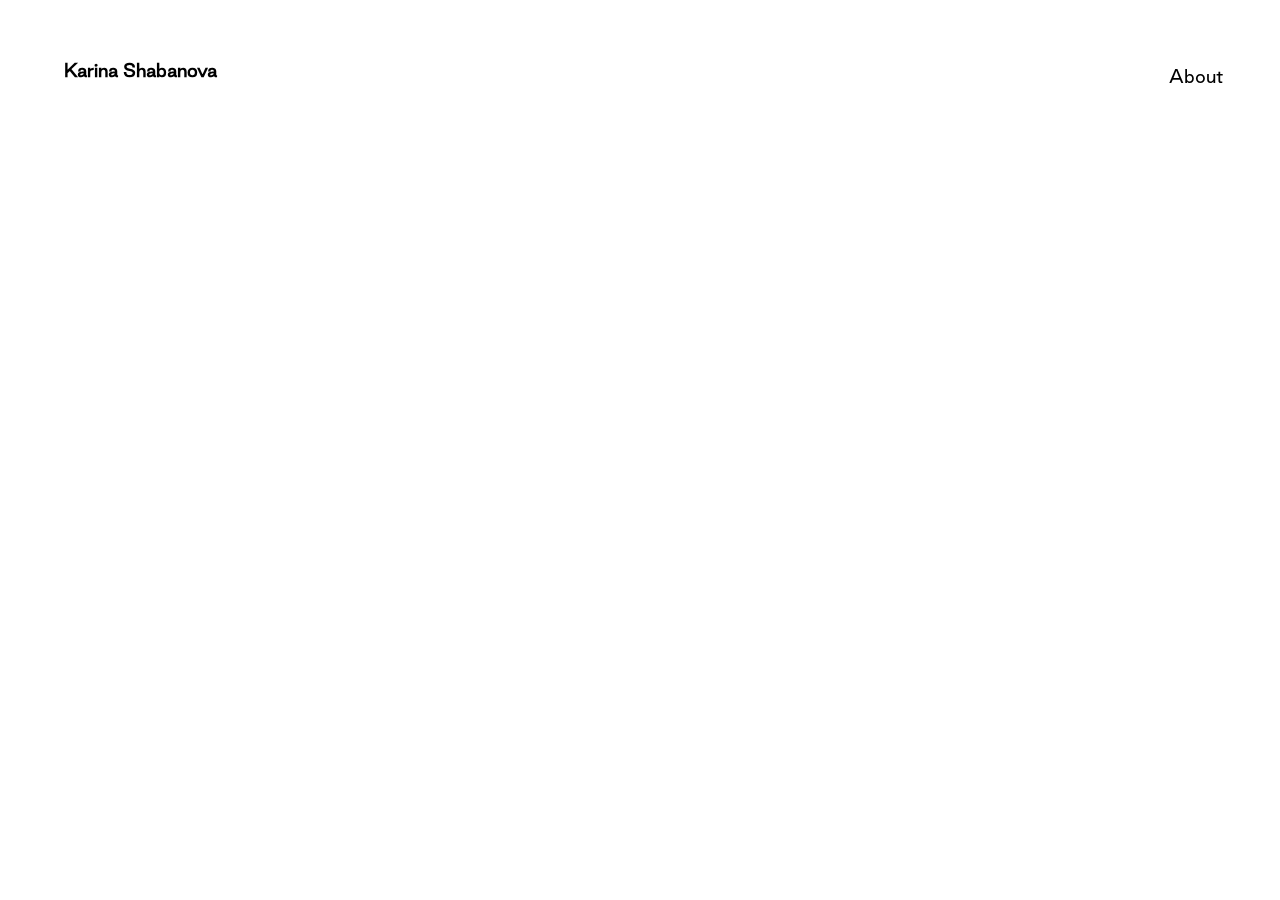
==== index.html @ dc989d1d "Add files via upload" ====
<!DOCTYPE html>
<html lang=en>
  <head>
    
    <meta charset="utf-8"/>
    <meta name="author" content="Karina Shabanova">
    <meta name="viewport" content="width=device-width, initial-scale=1">
    <meta name="keywords" content="graphic design, videoart">
    <title>Karina Shabanova</title>

    <link rel="icon" type="image/x-icon" href="favicon.ico" />    

    <link rel="stylesheet" type="text/css" href="style.css"/>

    <!-- Global site tag (gtag.js) - Google Analytics -->
    <!-- <script async src="https://www.googletagmanager.com/gtag/js?id=UA-154894328-1"></script>
    <script>
      window.dataLayer = window.dataLayer || [];
      function gtag(){dataLayer.push(arguments);}
      gtag('js', new Date());

      gtag('config', 'UA-1123123-1');
    </script> -->

  </head>
  <body>
    
    <div class="container">     
          
    <header >
      <h1 class="name-heading">Karina Shabanova</h1>
      <nav class="nav_bar">      
          <a href="about.html">About</a>        
      </nav>
    </header>

    <video width="320" height="240" autoplay muted loop>
        <source src="video1.mp4" type="video/mp4">

      Your browser does not support the video tag.
    </video>


</body>
---- style.css ----
/* Local fonts */
@font-face {
  font-family: GoodSans;
  src: url(GoodSans-Regular.otf);
}

.container {
  width: 95%;
  margin: 0 auto;
}

header {
  display: flex;
  align-items: center;
  justify-content: space-between;
  padding: 20px 0;
}



video {  
    width: 100vw;
    height: 100vh;
    object-fit: cover;
    position: fixed;
    top: 0;
    left: 0;
    z-index: -1;
  }

h1 {
    color: #fff;
    /* text-align: left; */
    float: left;
    margin-top: 2%;
    margin-left: 2%;
    font-family: GoodSans;
}

.name-heading{
  font-family: GoodSans;
  font-size: 17px;
  color: rgb(0, 0, 0);
  text-decoration: none;
}

.nav_bar {
  color: rgb(0, 0, 0);
  float: right;
  margin-top: 2%;
  margin-left: 2%;
  font-family: GoodSans;
}

.nav_bar a {
  float: right;
  display: block;
  color: #000000;
  text-align: center;
  padding: 14px 16px;
  text-decoration: none;
  font-size: 17px;
}

.nav_bar a:hover {
  /* background-color: #ddd; */
  color: rgb(228, 13, 13);
}

.bio{
  font-family: GoodSans;
  font-size: 17px;
  color: rgb(0, 0, 0);
  text-decoration: none;
}

.bio-photo {
  text-align: center;
}

.bio-photo img {
  max-width: 100%;
  height: auto;
}

/* Media query for screens smaller than 600px (adjust as needed) */
@media screen and (max-width: 600px) {
  .bio-photo img {
    max-width: 100%;
    height: auto;
  }
}
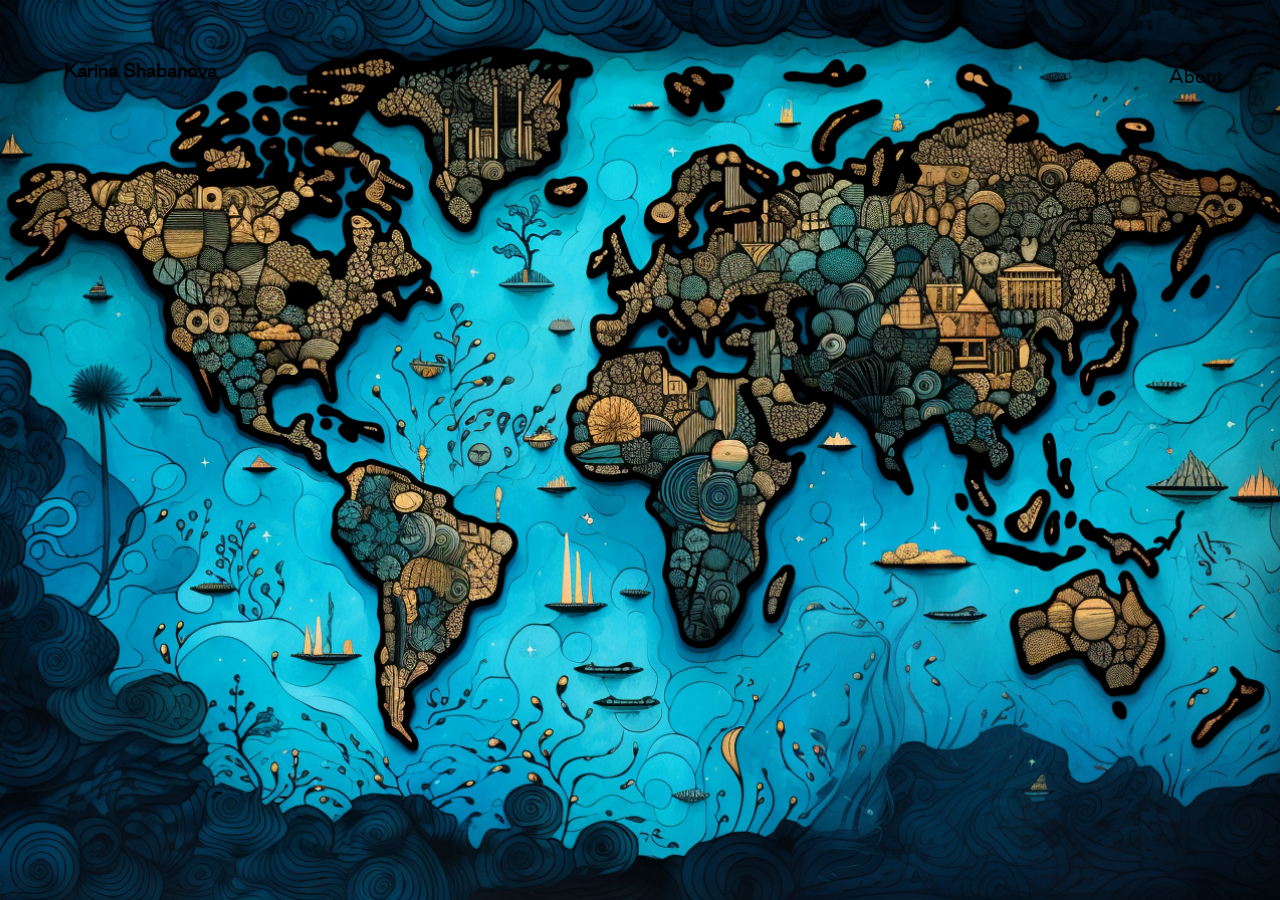
==== commit 4935aa80: "Update index.html" ====
--- a/index.html
+++ b/index.html
@@ -34,11 +34,11 @@
       </nav>
     </header>
 
-    <video width="320" height="240" autoplay muted loop>
+    <video width="320" height="240" autoplay muted loop playsinline poster="map.png">
         <source src="video1.mp4" type="video/mp4">
 
       Your browser does not support the video tag.
     </video>
 
 
-</body>+</body>
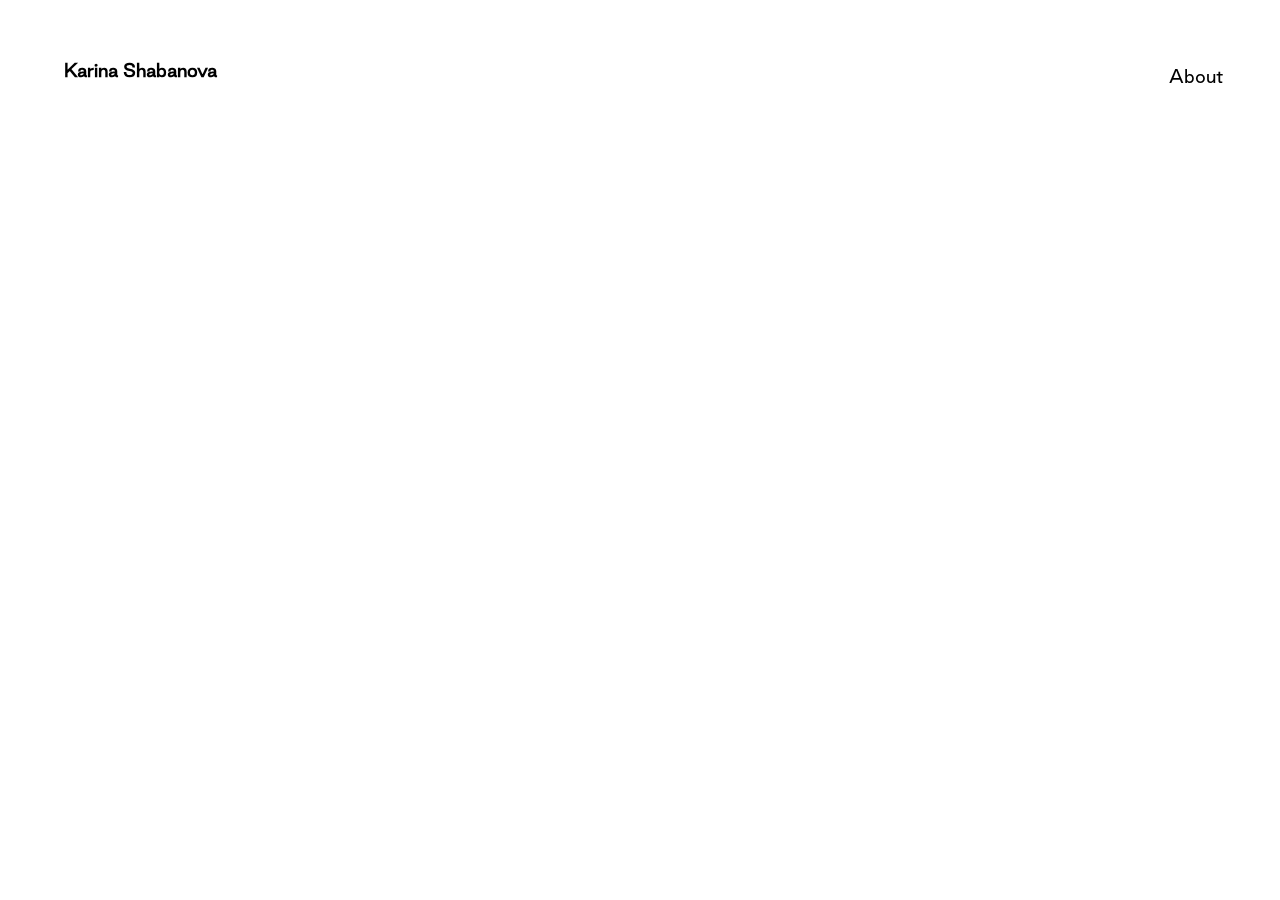
==== commit c32af30a: "Update index.html" ====
--- a/index.html
+++ b/index.html
@@ -34,8 +34,8 @@
       </nav>
     </header>
 
-    <video width="320" height="240" autoplay muted loop playsinline poster="map.png">
-        <source src="video1.mp4" type="video/mp4">
+    <video width="320" height="240" autoplay muted loop playsinline poster="white.png">
+        <source src="video-desktop.mp4" type="video/mp4">
 
       Your browser does not support the video tag.
     </video>
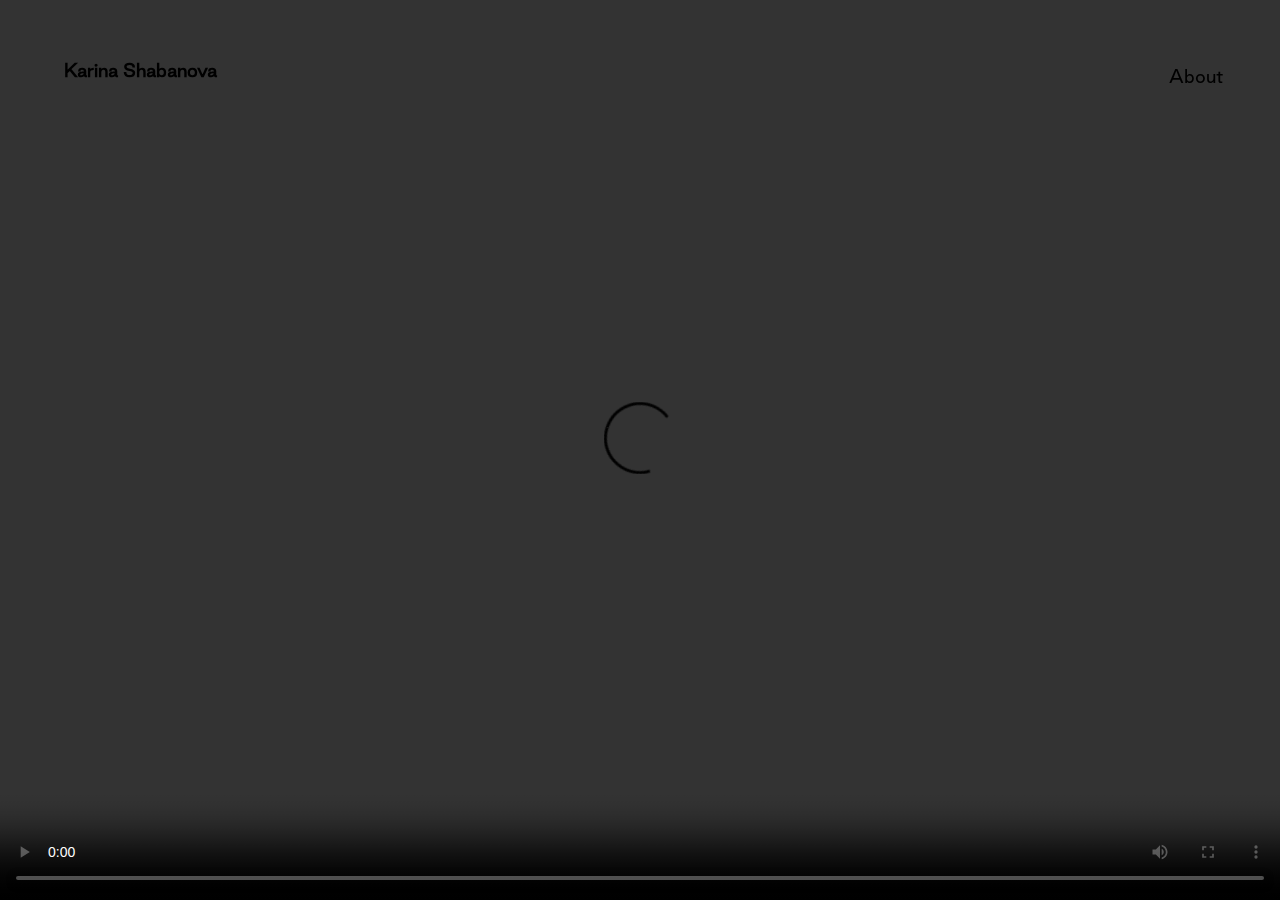
==== commit 32342717: "Update index.html" ====
--- a/index.html
+++ b/index.html
@@ -34,11 +34,21 @@
       </nav>
     </header>
 
-    <video width="320" height="240" autoplay muted loop playsinline poster="white.png">
-        <source src="video-desktop.mp4" type="video/mp4">
+<!--     <video width="320" height="240" autoplay muted loop playsinline poster="white.jpeg">
+        <source src="video-desktop.m4v" type="video/mp4">
 
       Your browser does not support the video tag.
-    </video>
+    </video> -->
+
+      <video controls>
+      <!-- Desktop video -->
+        <source src="video-desktop.m4v" type="video/mp4" media="(min-width: 601px)">
+      <!-- Mobile video -->
+        <source src="video-mobile.m4v" type="video/mp4" media="(max-width: 600px)">
+        Your browser does not support the video tag.
+      </video>
+
+      
 
 
 </body>
--- a/style.css
+++ b/style.css
@@ -89,5 +89,9 @@
     max-width: 100%;
     height: auto;
   }
+
+  video {
+    display: none; /* Hide the desktop video on mobile */
+  }
 }
 
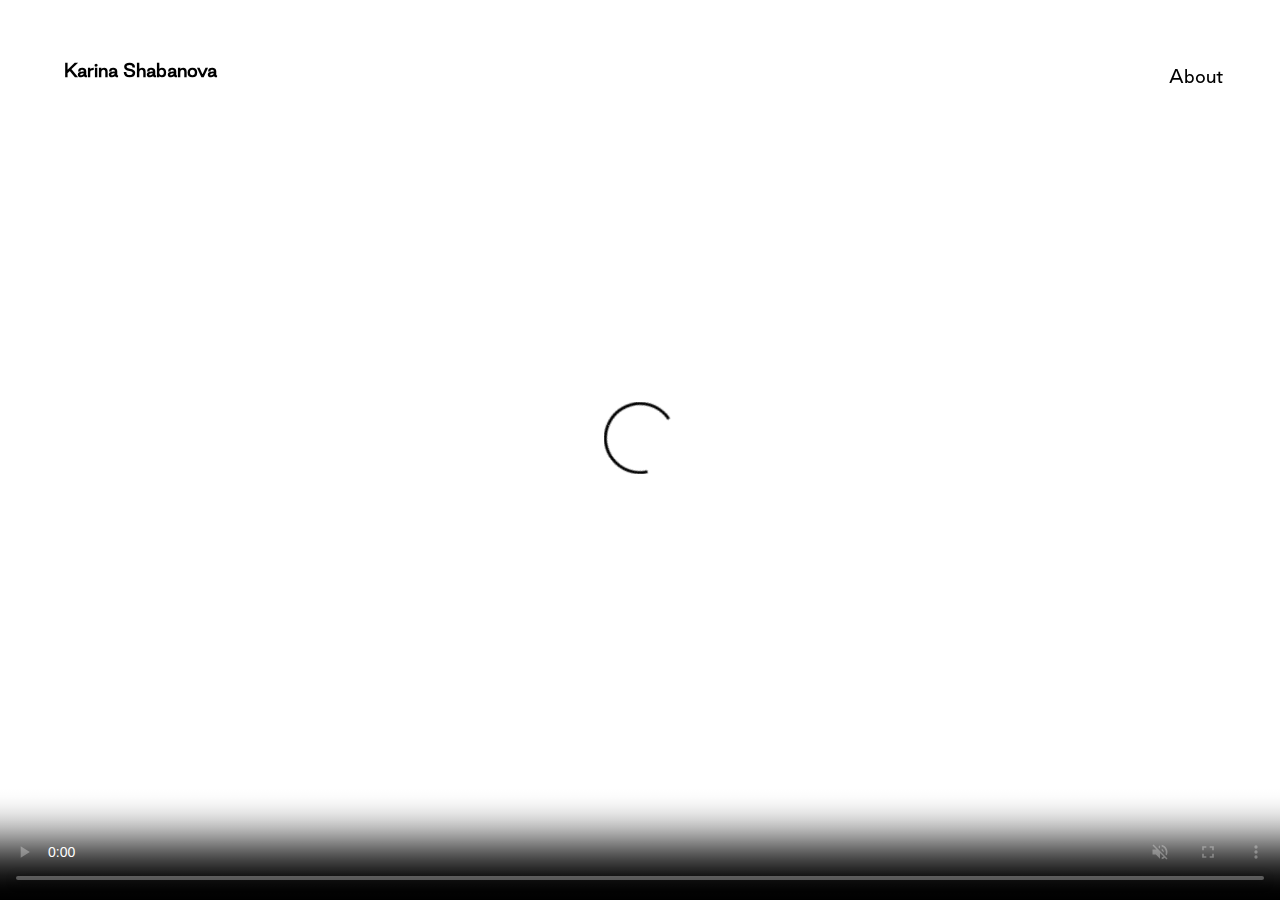
==== commit 2cc6fe10: "Update index.html" ====
--- a/index.html
+++ b/index.html
@@ -40,7 +40,7 @@
       Your browser does not support the video tag.
     </video> -->
 
-      <video controls>
+      <video width="320" height="240" autoplay muted loop playsinline poster="white.jpeg" controls>
       <!-- Desktop video -->
         <source src="video-desktop.m4v" type="video/mp4" media="(min-width: 601px)">
       <!-- Mobile video -->
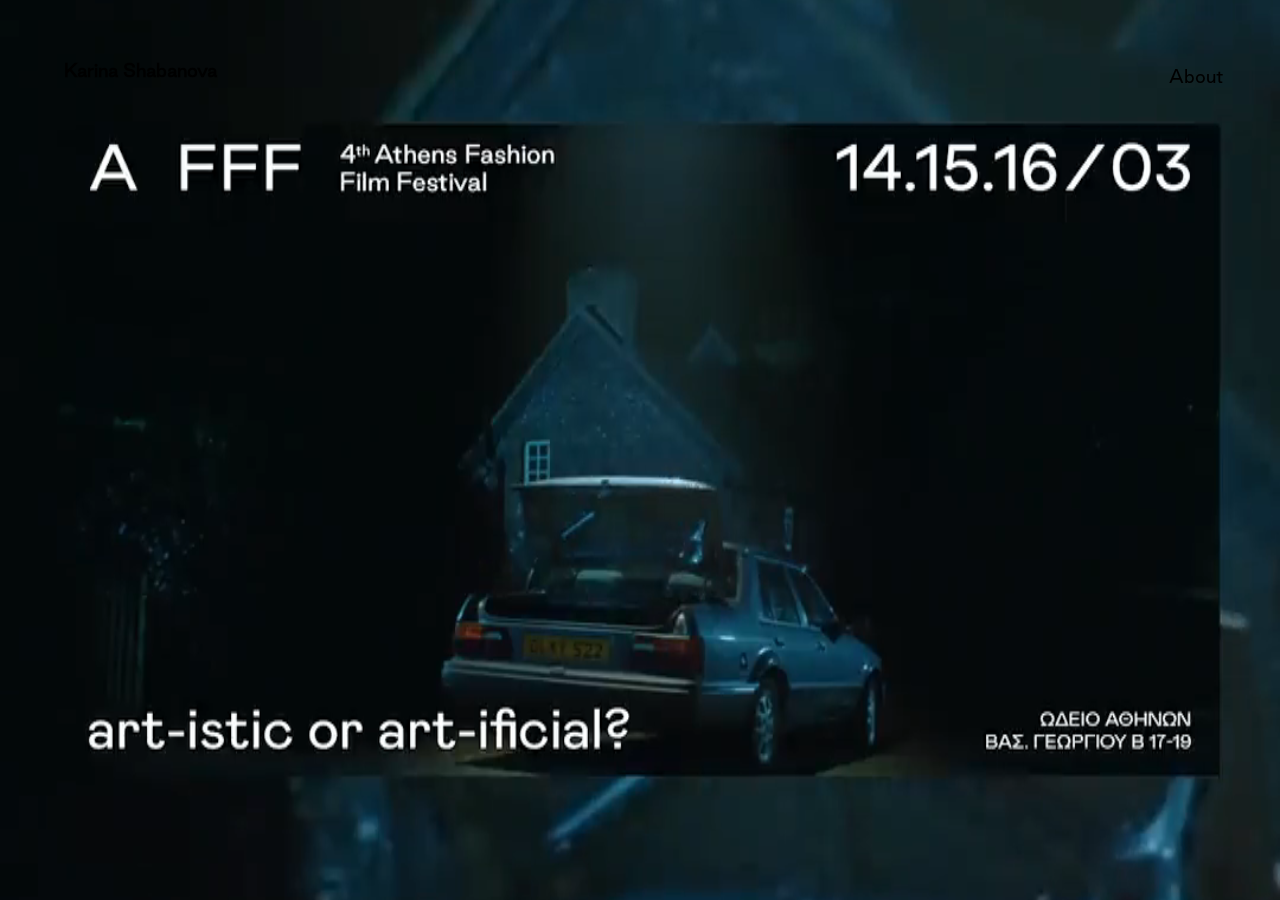
==== commit e552e0f7: "Update index.html" ====
--- a/index.html
+++ b/index.html
@@ -34,21 +34,17 @@
       </nav>
     </header>
 
-<!--     <video width="320" height="240" autoplay muted loop playsinline poster="white.jpeg">
+    <video width="320" height="240" autoplay muted loop playsinline poster="white.jpeg" class="video-desktop">
         <source src="video-desktop.m4v" type="video/mp4">
 
       Your browser does not support the video tag.
-    </video> -->
+    </video>
 
-      <video width="320" height="240" autoplay muted loop playsinline poster="white.jpeg" controls>
-      <!-- Desktop video -->
-        <source src="video-desktop.m4v" type="video/mp4" media="(min-width: 601px)">
-      <!-- Mobile video -->
-        <source src="video-mobile.m4v" type="video/mp4" media="(max-width: 600px)">
-        Your browser does not support the video tag.
-      </video>
+    <video autoplay muted loop playsinline poster="white.jpeg" class="video-mobile">
+        <source src="video-mobile.m4v" type="video/mp4">
 
-      
+      Your browser does not support the video tag.
+    </video>    
 
 
 </body>
--- a/style.css
+++ b/style.css
@@ -95,3 +95,9 @@
   }
 }
 
+/* Media query for screens 601px and larger (adjust as needed) */
+@media screen and (min-width: 601px) {
+  video {
+    display: block; /* Show the desktop video on larger screens */
+  }
+}
